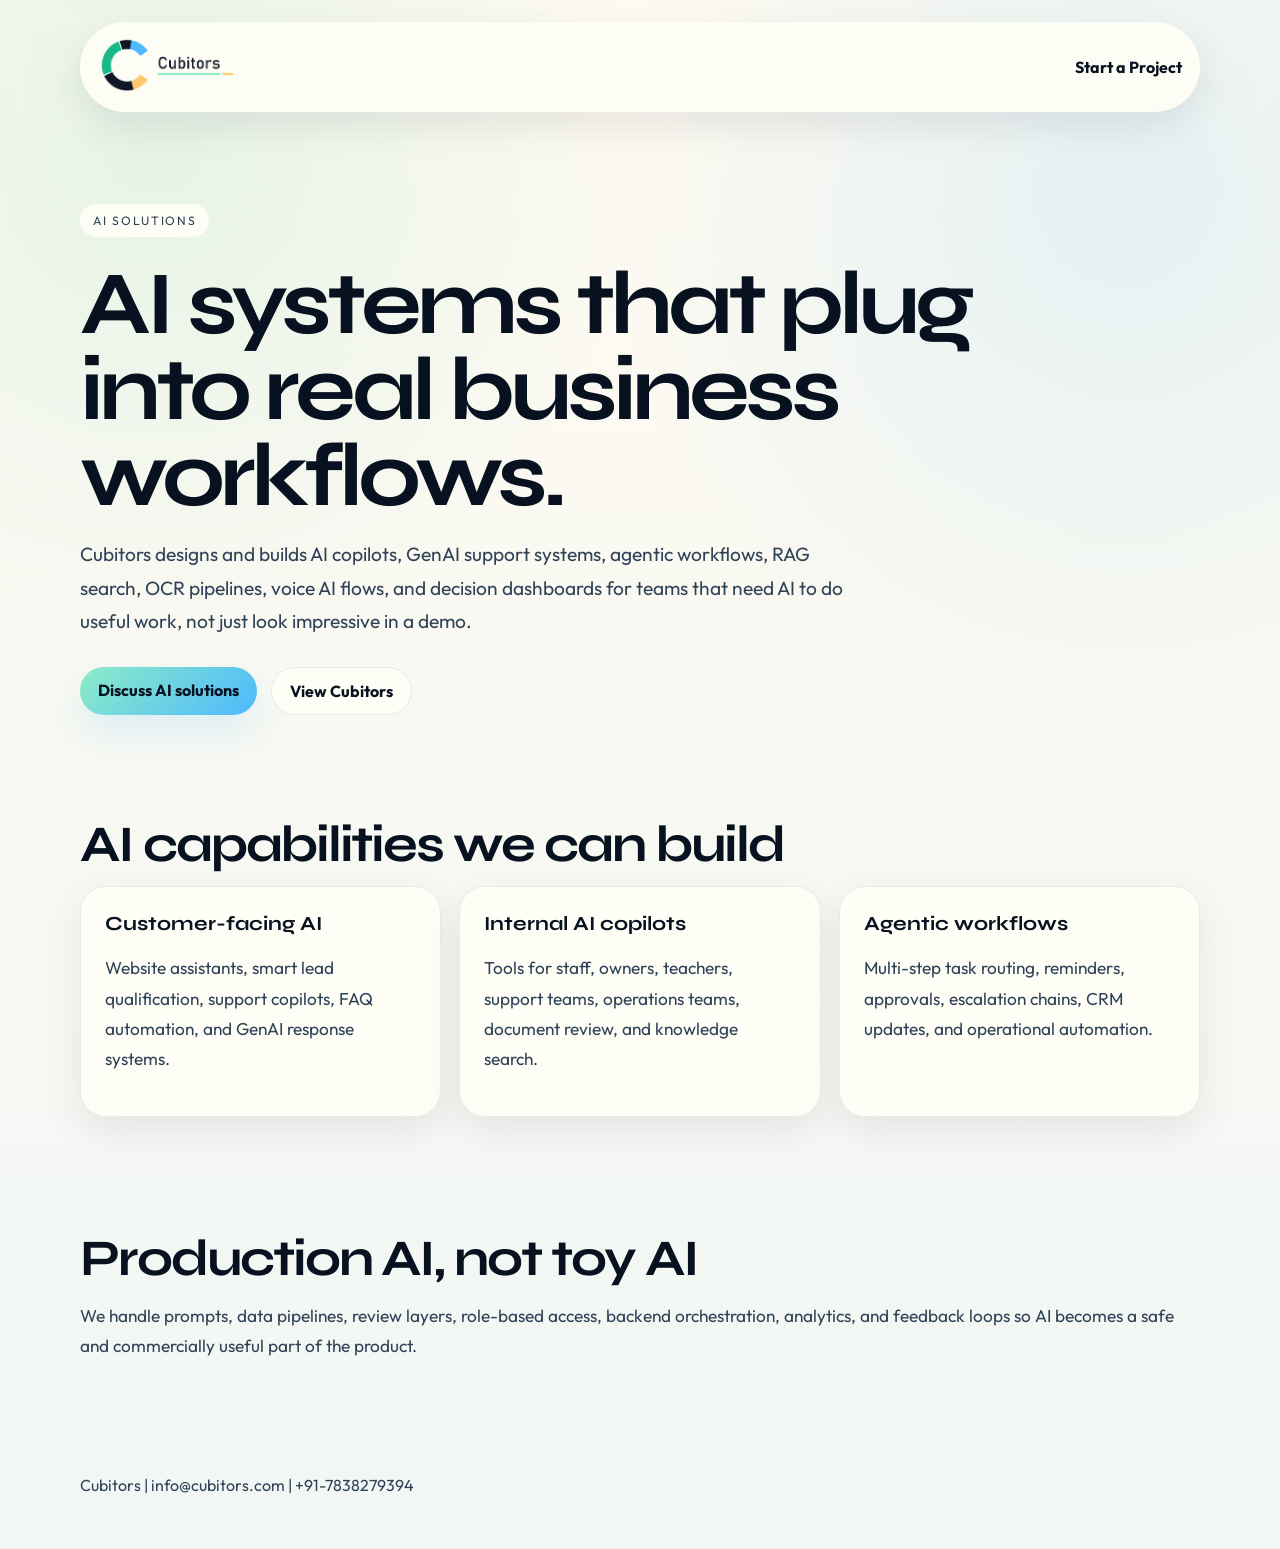
==== ai-solutions/index.html @ 748707e6 "Add SEO service landing pages" ====
<!DOCTYPE html>
<html lang="en">
<head>
  <meta charset="UTF-8">
  <meta name="viewport" content="width=device-width, initial-scale=1.0">
  <title>AI Solutions, Agentic AI & GenAI Support Systems | Cubitors</title>
  <meta name="description" content="Cubitors builds AI solutions for real business workflows: AI copilots, agentic AI, GenAI support systems, OCR pipelines, RAG search, voice flows, and automation dashboards.">
  <meta name="robots" content="index, follow">
  <link rel="canonical" href="https://cubitors.com/ai-solutions/">
  <meta property="og:type" content="website">
  <meta property="og:url" content="https://cubitors.com/ai-solutions/">
  <meta property="og:title" content="AI Solutions, Agentic AI & GenAI Support Systems | Cubitors">
  <meta property="og:description" content="AI copilots, GenAI support, agentic workflows, RAG search, OCR, voice AI, and business automation systems.">
  <meta property="og:image" content="https://cubitors.com/branding/logos/cubitors-logo-04.png">
  <link rel="icon" type="image/svg+xml" href="/favicon.svg">
  <link rel="icon" href="/favicon.ico" sizes="any">
  <link rel="preconnect" href="https://fonts.googleapis.com">
  <link rel="preconnect" href="https://fonts.gstatic.com" crossorigin>
  <link href="https://fonts.googleapis.com/css2?family=Outfit:wght@300;400;500;600;700;800&family=Syne:wght@600;700;800&display=swap" rel="stylesheet">
  <script type="application/ld+json">
    {"@context":"https://schema.org","@type":"Service","name":"AI Solutions and Agentic AI","provider":{"@type":"ProfessionalService","name":"Cubitors","url":"https://cubitors.com/"},"areaServed":["India","Worldwide"],"serviceType":"AI solutions","description":"AI solution development including AI copilots, agentic workflows, GenAI support systems, RAG search, OCR pipelines, voice AI, analytics, and automation dashboards."}
  </script>
  <style>
    :root{--ink:#07111f;--muted:#304257;--mint:#8cecc6;--blue:#4db9ff;--gold:#ffc96f;--card:rgba(255,254,247,.9)}*{box-sizing:border-box}body{margin:0;font-family:"Outfit",sans-serif;color:var(--ink);background:radial-gradient(circle at 12% 8%,rgba(24,184,137,.1),transparent 28%),radial-gradient(circle at 88% 12%,rgba(77,185,255,.14),transparent 30%),linear-gradient(180deg,#fffaf0,#f1f7f5)}.shell{width:min(1120px,calc(100% - 32px));margin:0 auto}header{padding:22px 0;position:sticky;top:0;z-index:10;backdrop-filter:blur(14px)}.nav{display:flex;align-items:center;justify-content:space-between;gap:20px;padding:14px 18px;border-radius:999px;background:rgba(255,254,247,.9);box-shadow:0 14px 38px rgba(7,17,31,.085)}.logo{height:58px}.nav a,.button{color:var(--ink);text-decoration:none;font-weight:700}.hero{padding:70px 0 46px}.eyebrow{display:inline-flex;padding:9px 13px;border-radius:999px;background:var(--card);letter-spacing:.14em;text-transform:uppercase;color:var(--muted);font-size:.76rem}h1{font-family:"Syne",sans-serif;font-size:clamp(2.8rem,7vw,5.8rem);line-height:.96;letter-spacing:-.055em;max-width:980px;margin:24px 0 18px}h2{font-family:"Syne",sans-serif;font-size:clamp(2rem,4vw,3.2rem);line-height:1;letter-spacing:-.04em;margin:0 0 16px}p{color:var(--muted);font-size:1.08rem;line-height:1.75}.lead{max-width:780px;font-size:1.2rem}.actions{display:flex;gap:14px;flex-wrap:wrap;margin-top:28px}.button{display:inline-flex;padding:13px 18px;border-radius:999px}.primary{background:linear-gradient(135deg,var(--mint),var(--blue));box-shadow:0 18px 38px rgba(77,185,255,.16)}.ghost{background:var(--card);border:1px solid rgba(7,17,31,.08)}section{padding:58px 0}.grid{display:grid;grid-template-columns:repeat(3,minmax(0,1fr));gap:18px}.card{padding:24px;border-radius:26px;background:var(--card);border:1px solid rgba(7,17,31,.08);box-shadow:0 14px 38px rgba(7,17,31,.08)}.card strong{display:block;font-family:"Syne",sans-serif;font-size:1.25rem;margin-bottom:10px}footer{padding:38px 0 54px;color:var(--muted)}@media(max-width:760px){.nav{border-radius:26px;flex-direction:column}.grid{grid-template-columns:1fr}}
  </style>
</head>
<body>
  <header><div class="shell nav"><a href="/"><img class="logo" src="/branding/logos/cubitors-logo-04.png" alt="Cubitors"></a><a href="/#contact">Start a Project</a></div></header>
  <main>
    <section class="hero"><div class="shell"><span class="eyebrow">AI solutions</span><h1>AI systems that plug into real business workflows.</h1><p class="lead">Cubitors designs and builds AI copilots, GenAI support systems, agentic workflows, RAG search, OCR pipelines, voice AI flows, and decision dashboards for teams that need AI to do useful work, not just look impressive in a demo.</p><div class="actions"><a class="button primary" href="mailto:info@cubitors.com">Discuss AI solutions</a><a class="button ghost" href="/">View Cubitors</a></div></div></section>
    <section><div class="shell"><h2>AI capabilities we can build</h2><div class="grid"><div class="card"><strong>Customer-facing AI</strong><p>Website assistants, smart lead qualification, support copilots, FAQ automation, and GenAI response systems.</p></div><div class="card"><strong>Internal AI copilots</strong><p>Tools for staff, owners, teachers, support teams, operations teams, document review, and knowledge search.</p></div><div class="card"><strong>Agentic workflows</strong><p>Multi-step task routing, reminders, approvals, escalation chains, CRM updates, and operational automation.</p></div></div></div></section>
    <section><div class="shell"><h2>Production AI, not toy AI</h2><p>We handle prompts, data pipelines, review layers, role-based access, backend orchestration, analytics, and feedback loops so AI becomes a safe and commercially useful part of the product.</p></div></section>
  </main>
  <footer><div class="shell">Cubitors | info@cubitors.com | +91-7838279394</div></footer>
</body>
</html>
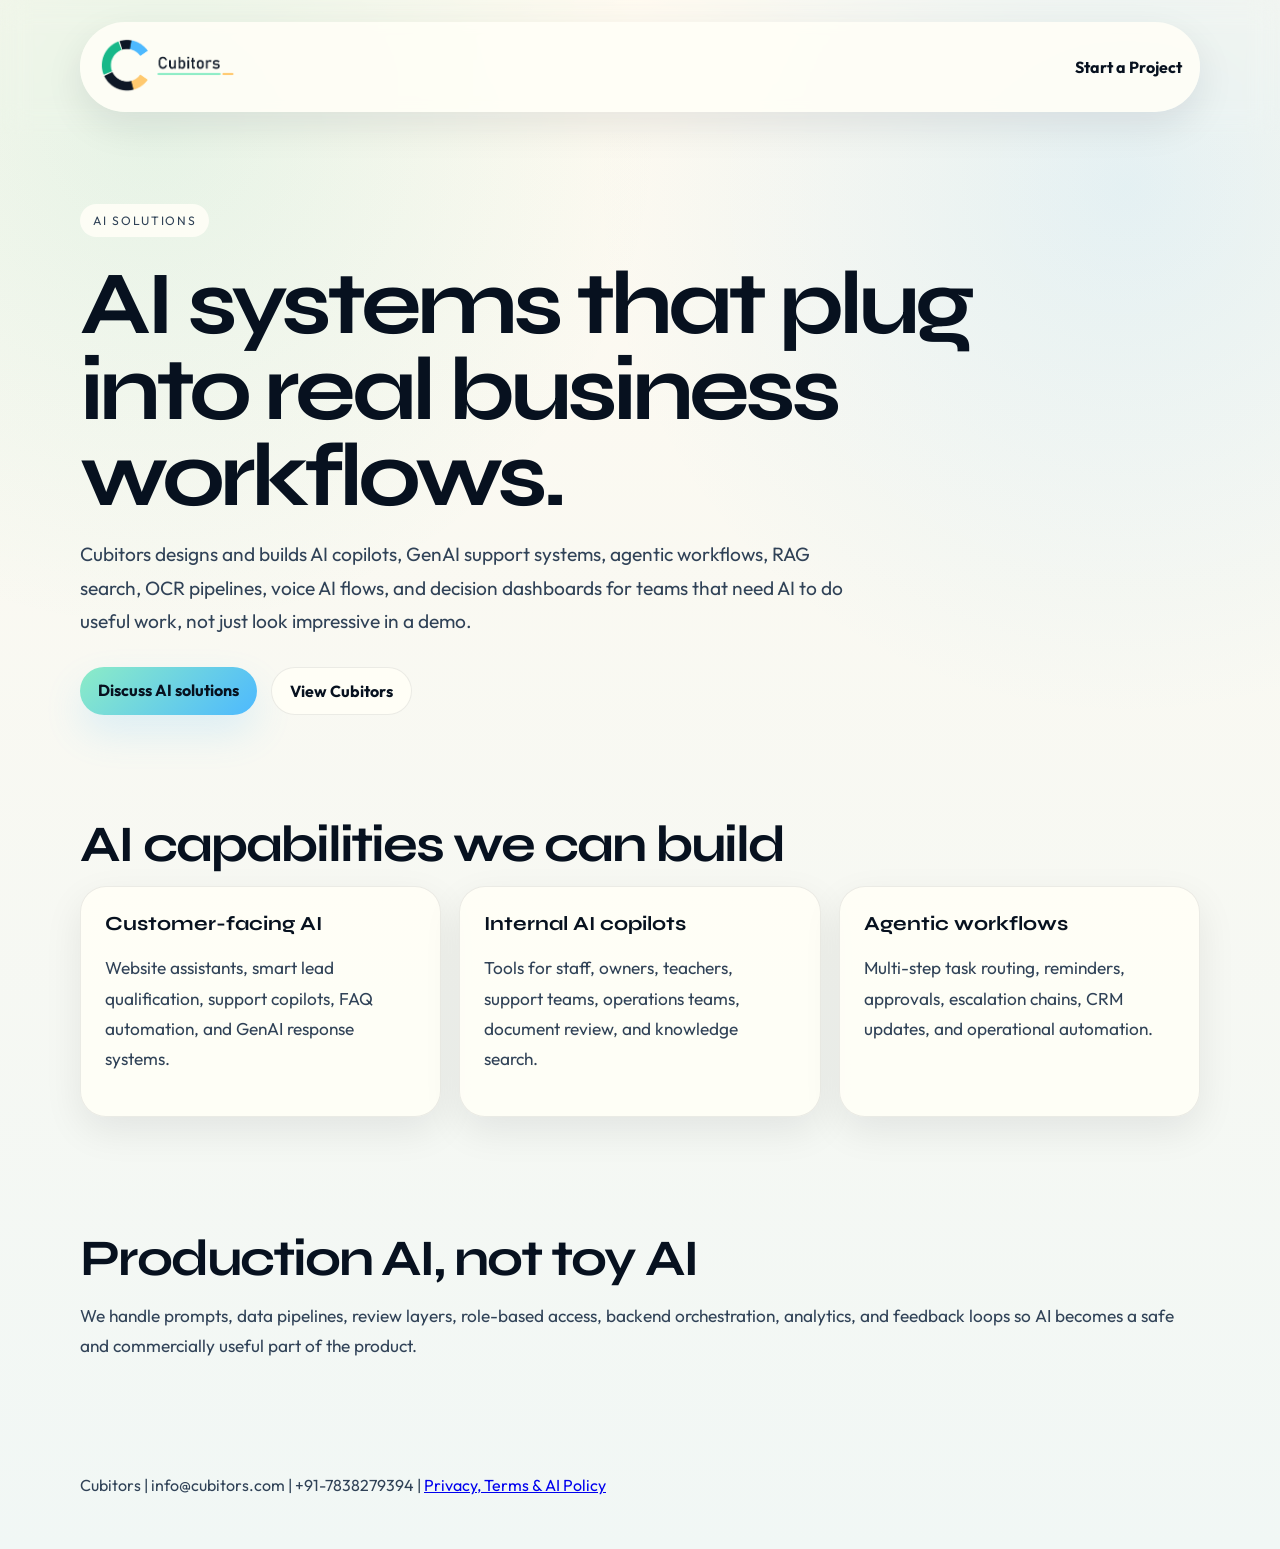
==== commit 867b2cc1: "Add site policies page" ====
--- a/ai-solutions/index.html
+++ b/ai-solutions/index.html
@@ -31,6 +31,6 @@
     <section><div class="shell"><h2>AI capabilities we can build</h2><div class="grid"><div class="card"><strong>Customer-facing AI</strong><p>Website assistants, smart lead qualification, support copilots, FAQ automation, and GenAI response systems.</p></div><div class="card"><strong>Internal AI copilots</strong><p>Tools for staff, owners, teachers, support teams, operations teams, document review, and knowledge search.</p></div><div class="card"><strong>Agentic workflows</strong><p>Multi-step task routing, reminders, approvals, escalation chains, CRM updates, and operational automation.</p></div></div></div></section>
     <section><div class="shell"><h2>Production AI, not toy AI</h2><p>We handle prompts, data pipelines, review layers, role-based access, backend orchestration, analytics, and feedback loops so AI becomes a safe and commercially useful part of the product.</p></div></section>
   </main>
-  <footer><div class="shell">Cubitors | info@cubitors.com | +91-7838279394</div></footer>
+  <footer><div class="shell">Cubitors | info@cubitors.com | +91-7838279394 | <a href="/policies/">Privacy, Terms & AI Policy</a></div></footer>
 </body>
 </html>
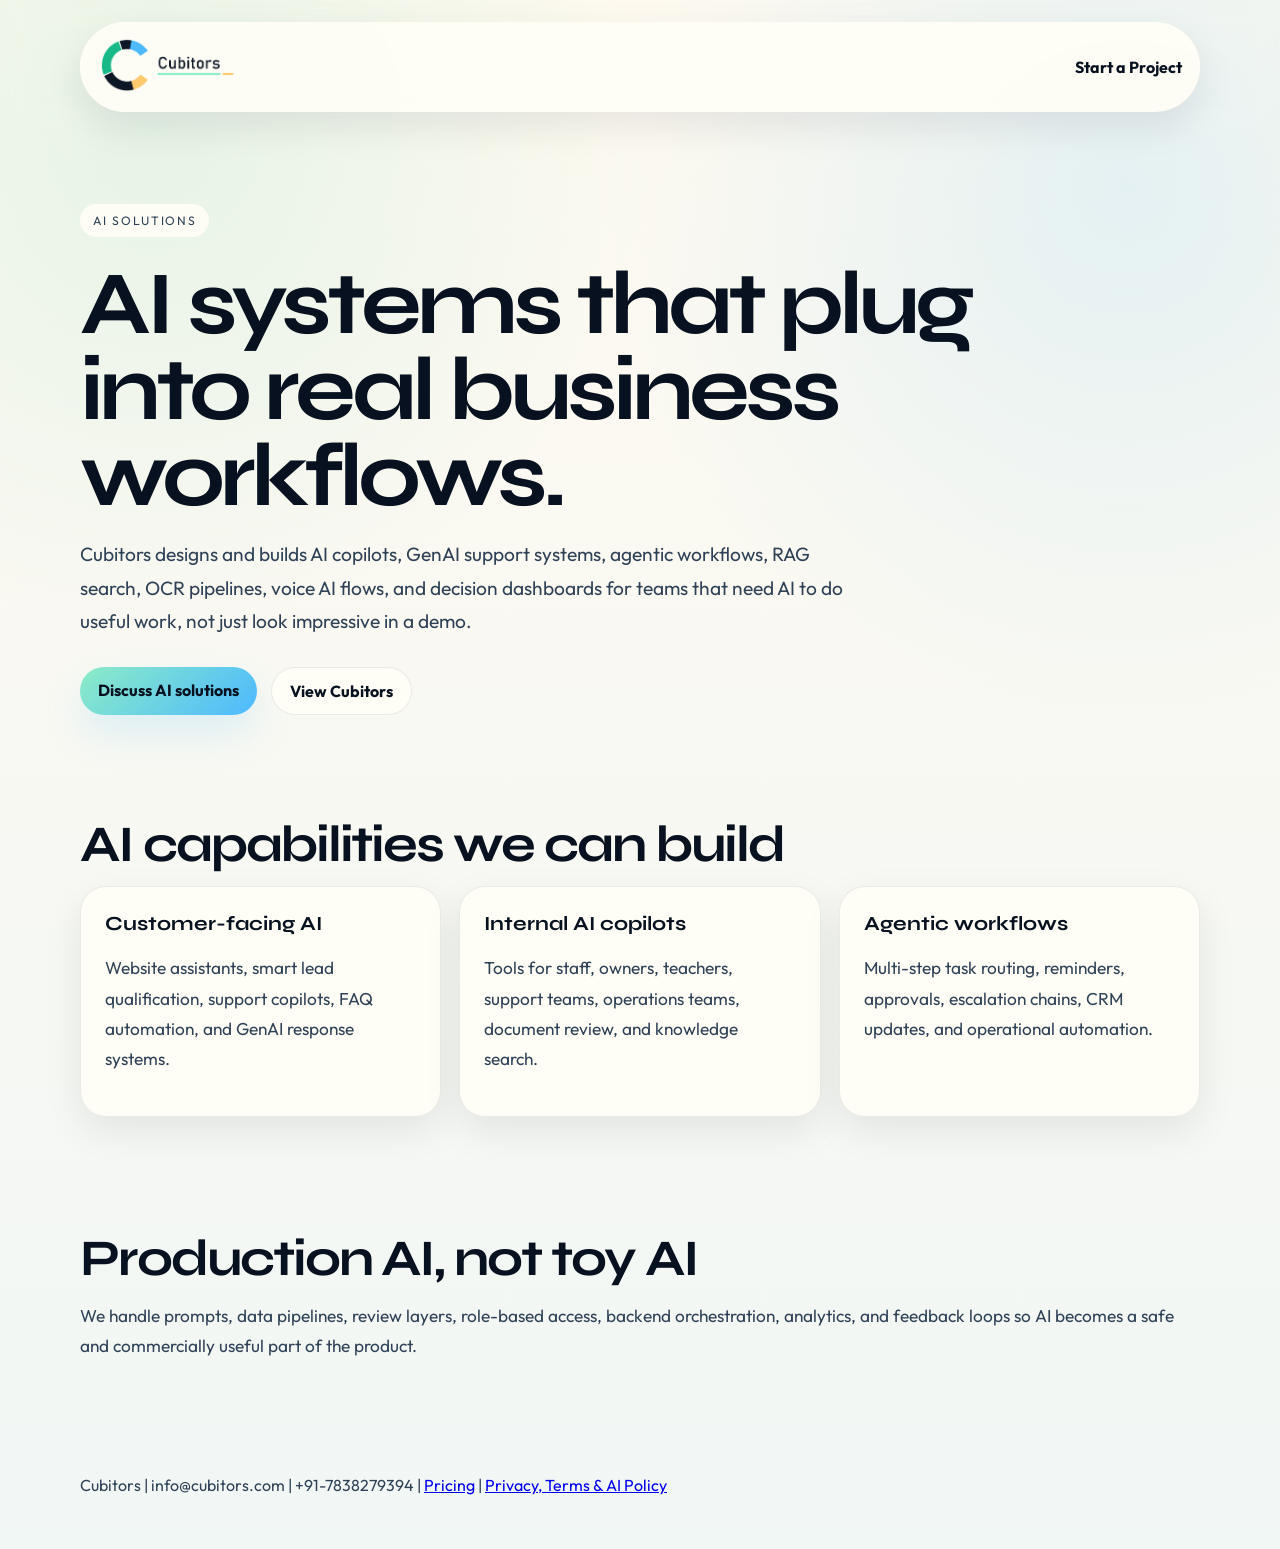
==== commit 8cb1472f: "Add pricing page" ====
--- a/ai-solutions/index.html
+++ b/ai-solutions/index.html
@@ -31,6 +31,6 @@
     <section><div class="shell"><h2>AI capabilities we can build</h2><div class="grid"><div class="card"><strong>Customer-facing AI</strong><p>Website assistants, smart lead qualification, support copilots, FAQ automation, and GenAI response systems.</p></div><div class="card"><strong>Internal AI copilots</strong><p>Tools for staff, owners, teachers, support teams, operations teams, document review, and knowledge search.</p></div><div class="card"><strong>Agentic workflows</strong><p>Multi-step task routing, reminders, approvals, escalation chains, CRM updates, and operational automation.</p></div></div></div></section>
     <section><div class="shell"><h2>Production AI, not toy AI</h2><p>We handle prompts, data pipelines, review layers, role-based access, backend orchestration, analytics, and feedback loops so AI becomes a safe and commercially useful part of the product.</p></div></section>
   </main>
-  <footer><div class="shell">Cubitors | info@cubitors.com | +91-7838279394 | <a href="/policies/">Privacy, Terms & AI Policy</a></div></footer>
+  <footer><div class="shell">Cubitors | info@cubitors.com | +91-7838279394 | <a href="/pricing/">Pricing</a> | <a href="/policies/">Privacy, Terms & AI Policy</a></div></footer>
 </body>
 </html>
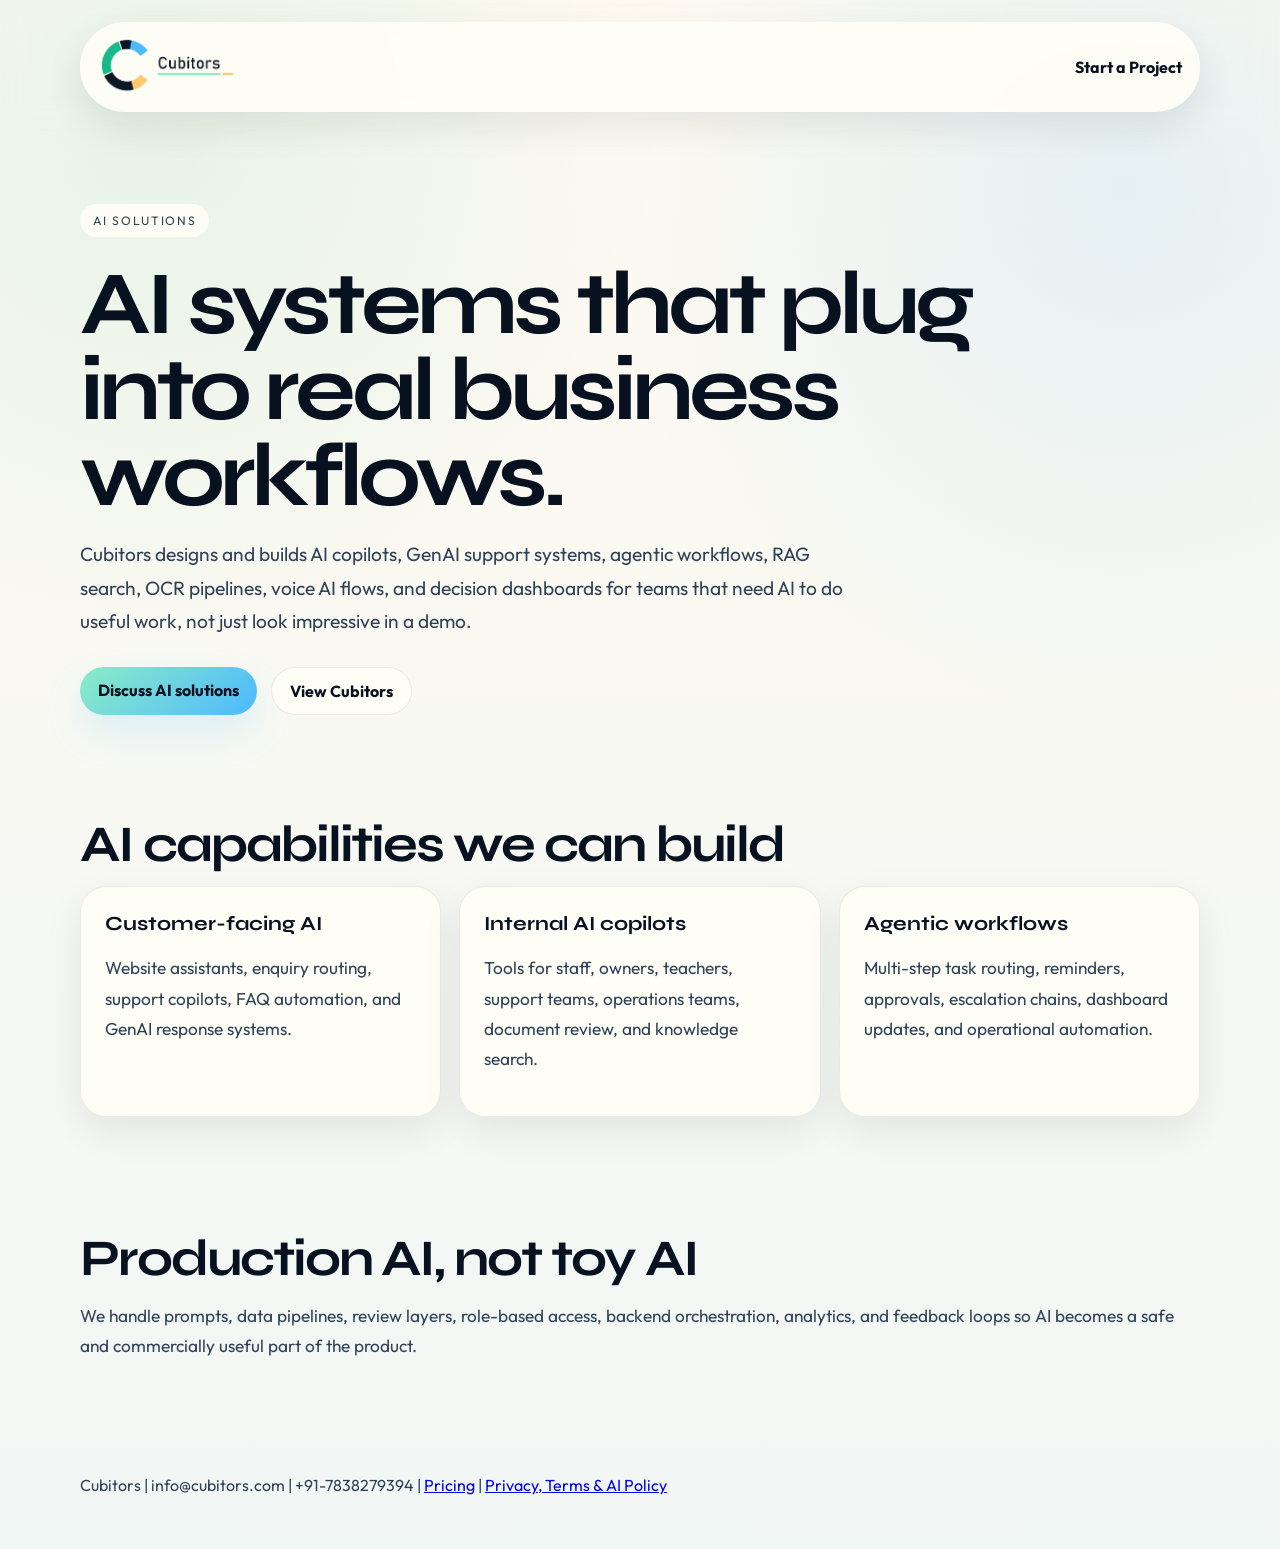
==== commit 6085054c: "Remove CRM references for gateway review" ====
--- a/ai-solutions/index.html
+++ b/ai-solutions/index.html
@@ -28,7 +28,7 @@
   <header><div class="shell nav"><a href="/"><img class="logo" src="/branding/logos/cubitors-logo-04.png" alt="Cubitors"></a><a href="/#contact">Start a Project</a></div></header>
   <main>
     <section class="hero"><div class="shell"><span class="eyebrow">AI solutions</span><h1>AI systems that plug into real business workflows.</h1><p class="lead">Cubitors designs and builds AI copilots, GenAI support systems, agentic workflows, RAG search, OCR pipelines, voice AI flows, and decision dashboards for teams that need AI to do useful work, not just look impressive in a demo.</p><div class="actions"><a class="button primary" href="mailto:info@cubitors.com">Discuss AI solutions</a><a class="button ghost" href="/">View Cubitors</a></div></div></section>
-    <section><div class="shell"><h2>AI capabilities we can build</h2><div class="grid"><div class="card"><strong>Customer-facing AI</strong><p>Website assistants, smart lead qualification, support copilots, FAQ automation, and GenAI response systems.</p></div><div class="card"><strong>Internal AI copilots</strong><p>Tools for staff, owners, teachers, support teams, operations teams, document review, and knowledge search.</p></div><div class="card"><strong>Agentic workflows</strong><p>Multi-step task routing, reminders, approvals, escalation chains, CRM updates, and operational automation.</p></div></div></div></section>
+    <section><div class="shell"><h2>AI capabilities we can build</h2><div class="grid"><div class="card"><strong>Customer-facing AI</strong><p>Website assistants, enquiry routing, support copilots, FAQ automation, and GenAI response systems.</p></div><div class="card"><strong>Internal AI copilots</strong><p>Tools for staff, owners, teachers, support teams, operations teams, document review, and knowledge search.</p></div><div class="card"><strong>Agentic workflows</strong><p>Multi-step task routing, reminders, approvals, escalation chains, dashboard updates, and operational automation.</p></div></div></div></section>
     <section><div class="shell"><h2>Production AI, not toy AI</h2><p>We handle prompts, data pipelines, review layers, role-based access, backend orchestration, analytics, and feedback loops so AI becomes a safe and commercially useful part of the product.</p></div></section>
   </main>
   <footer><div class="shell">Cubitors | info@cubitors.com | +91-7838279394 | <a href="/pricing/">Pricing</a> | <a href="/policies/">Privacy, Terms & AI Policy</a></div></footer>
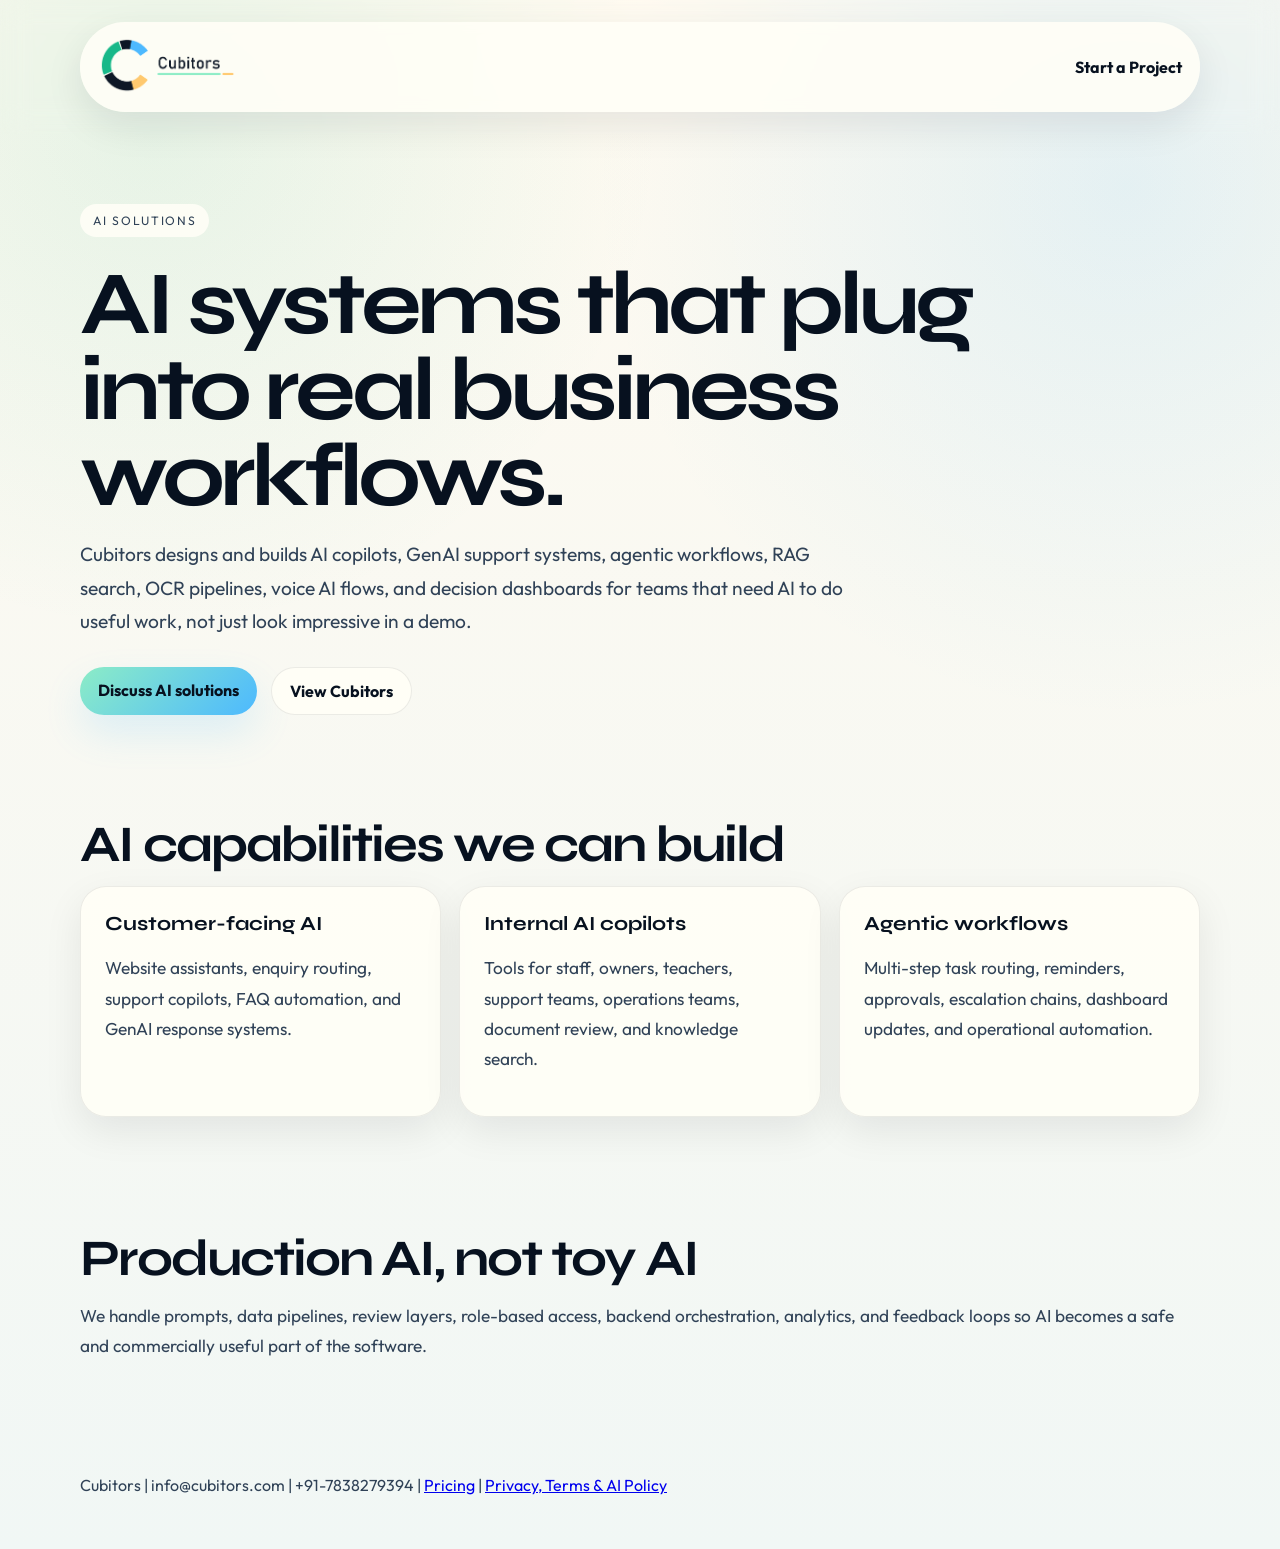
==== commit aec3de19: "Replace product wording with software terms" ====
--- a/ai-solutions/index.html
+++ b/ai-solutions/index.html
@@ -29,7 +29,7 @@
   <main>
     <section class="hero"><div class="shell"><span class="eyebrow">AI solutions</span><h1>AI systems that plug into real business workflows.</h1><p class="lead">Cubitors designs and builds AI copilots, GenAI support systems, agentic workflows, RAG search, OCR pipelines, voice AI flows, and decision dashboards for teams that need AI to do useful work, not just look impressive in a demo.</p><div class="actions"><a class="button primary" href="mailto:info@cubitors.com">Discuss AI solutions</a><a class="button ghost" href="/">View Cubitors</a></div></div></section>
     <section><div class="shell"><h2>AI capabilities we can build</h2><div class="grid"><div class="card"><strong>Customer-facing AI</strong><p>Website assistants, enquiry routing, support copilots, FAQ automation, and GenAI response systems.</p></div><div class="card"><strong>Internal AI copilots</strong><p>Tools for staff, owners, teachers, support teams, operations teams, document review, and knowledge search.</p></div><div class="card"><strong>Agentic workflows</strong><p>Multi-step task routing, reminders, approvals, escalation chains, dashboard updates, and operational automation.</p></div></div></div></section>
-    <section><div class="shell"><h2>Production AI, not toy AI</h2><p>We handle prompts, data pipelines, review layers, role-based access, backend orchestration, analytics, and feedback loops so AI becomes a safe and commercially useful part of the product.</p></div></section>
+    <section><div class="shell"><h2>Production AI, not toy AI</h2><p>We handle prompts, data pipelines, review layers, role-based access, backend orchestration, analytics, and feedback loops so AI becomes a safe and commercially useful part of the software.</p></div></section>
   </main>
   <footer><div class="shell">Cubitors | info@cubitors.com | +91-7838279394 | <a href="/pricing/">Pricing</a> | <a href="/policies/">Privacy, Terms & AI Policy</a></div></footer>
 </body>
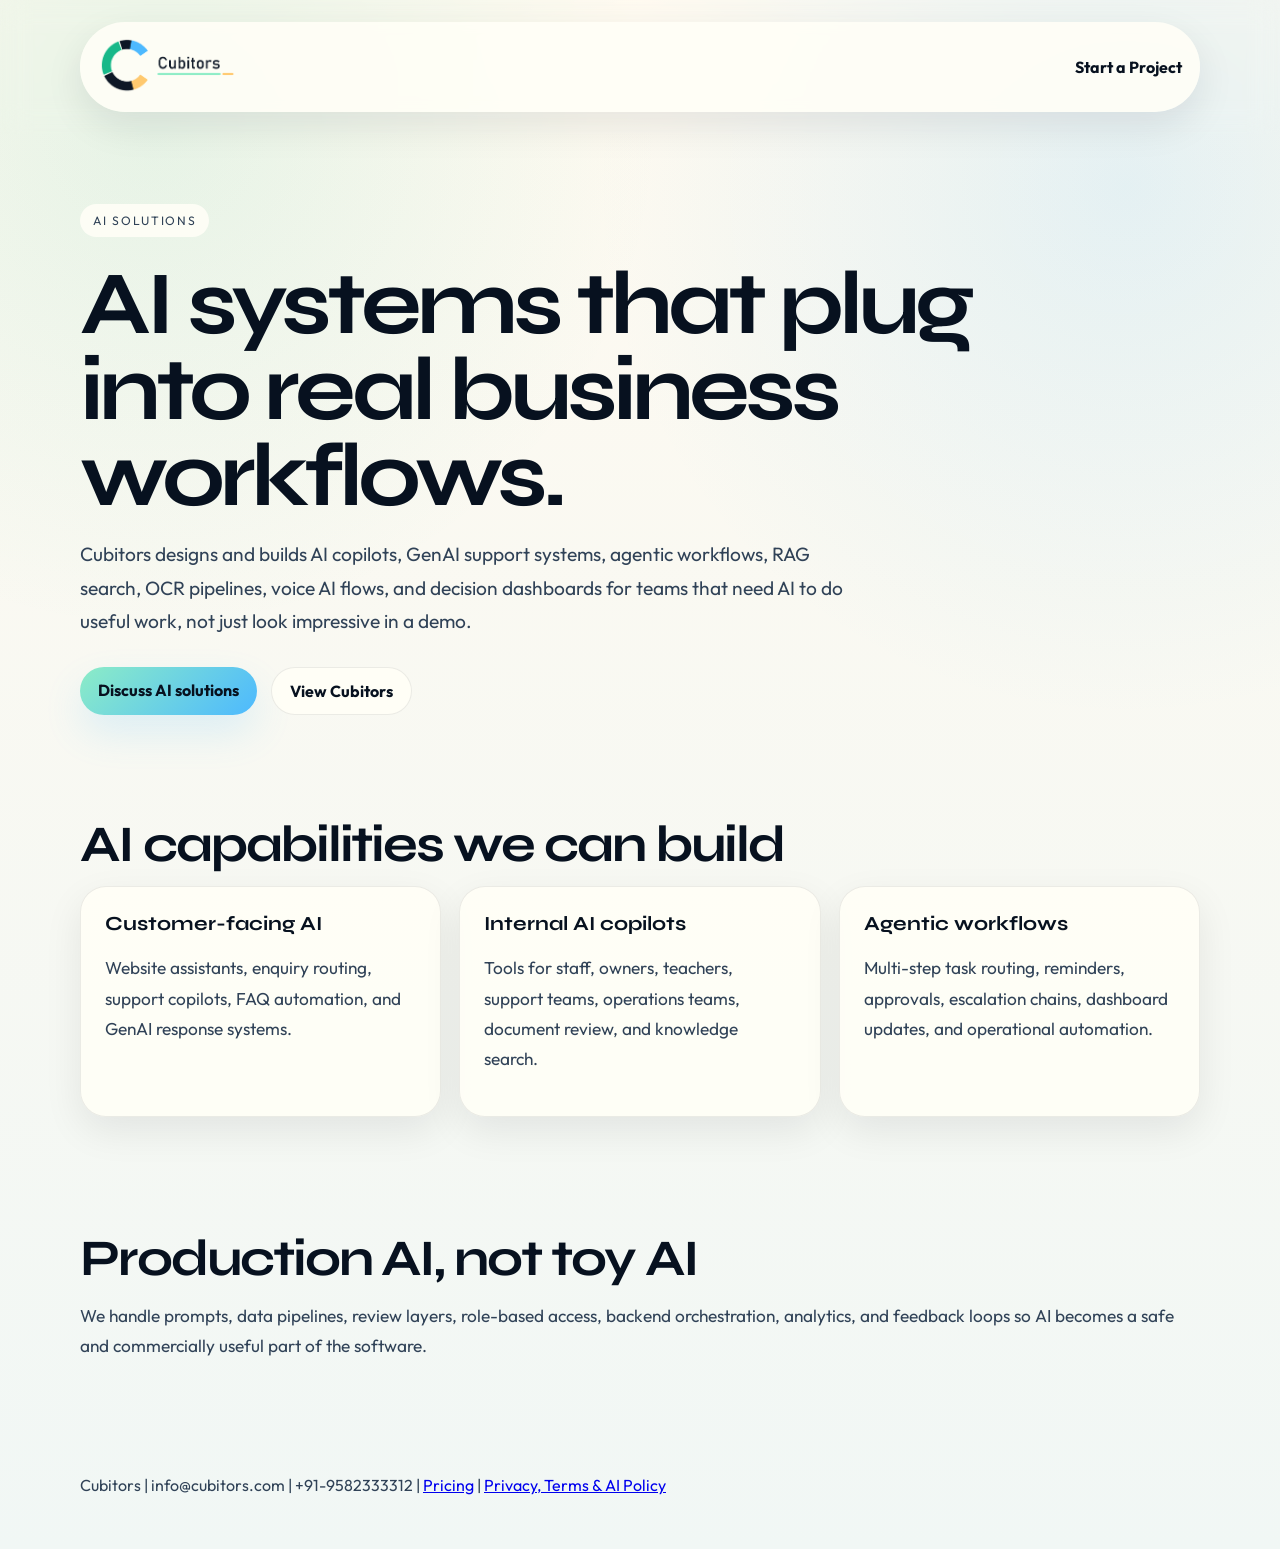
==== commit 8e0684bf: "Update website contact numbers" ====
--- a/ai-solutions/index.html
+++ b/ai-solutions/index.html
@@ -31,6 +31,6 @@
     <section><div class="shell"><h2>AI capabilities we can build</h2><div class="grid"><div class="card"><strong>Customer-facing AI</strong><p>Website assistants, enquiry routing, support copilots, FAQ automation, and GenAI response systems.</p></div><div class="card"><strong>Internal AI copilots</strong><p>Tools for staff, owners, teachers, support teams, operations teams, document review, and knowledge search.</p></div><div class="card"><strong>Agentic workflows</strong><p>Multi-step task routing, reminders, approvals, escalation chains, dashboard updates, and operational automation.</p></div></div></div></section>
     <section><div class="shell"><h2>Production AI, not toy AI</h2><p>We handle prompts, data pipelines, review layers, role-based access, backend orchestration, analytics, and feedback loops so AI becomes a safe and commercially useful part of the software.</p></div></section>
   </main>
-  <footer><div class="shell">Cubitors | info@cubitors.com | +91-7838279394 | <a href="/pricing/">Pricing</a> | <a href="/policies/">Privacy, Terms & AI Policy</a></div></footer>
+  <footer><div class="shell">Cubitors | info@cubitors.com | +91-9582333312 | <a href="/pricing/">Pricing</a> | <a href="/policies/">Privacy, Terms & AI Policy</a></div></footer>
 </body>
 </html>
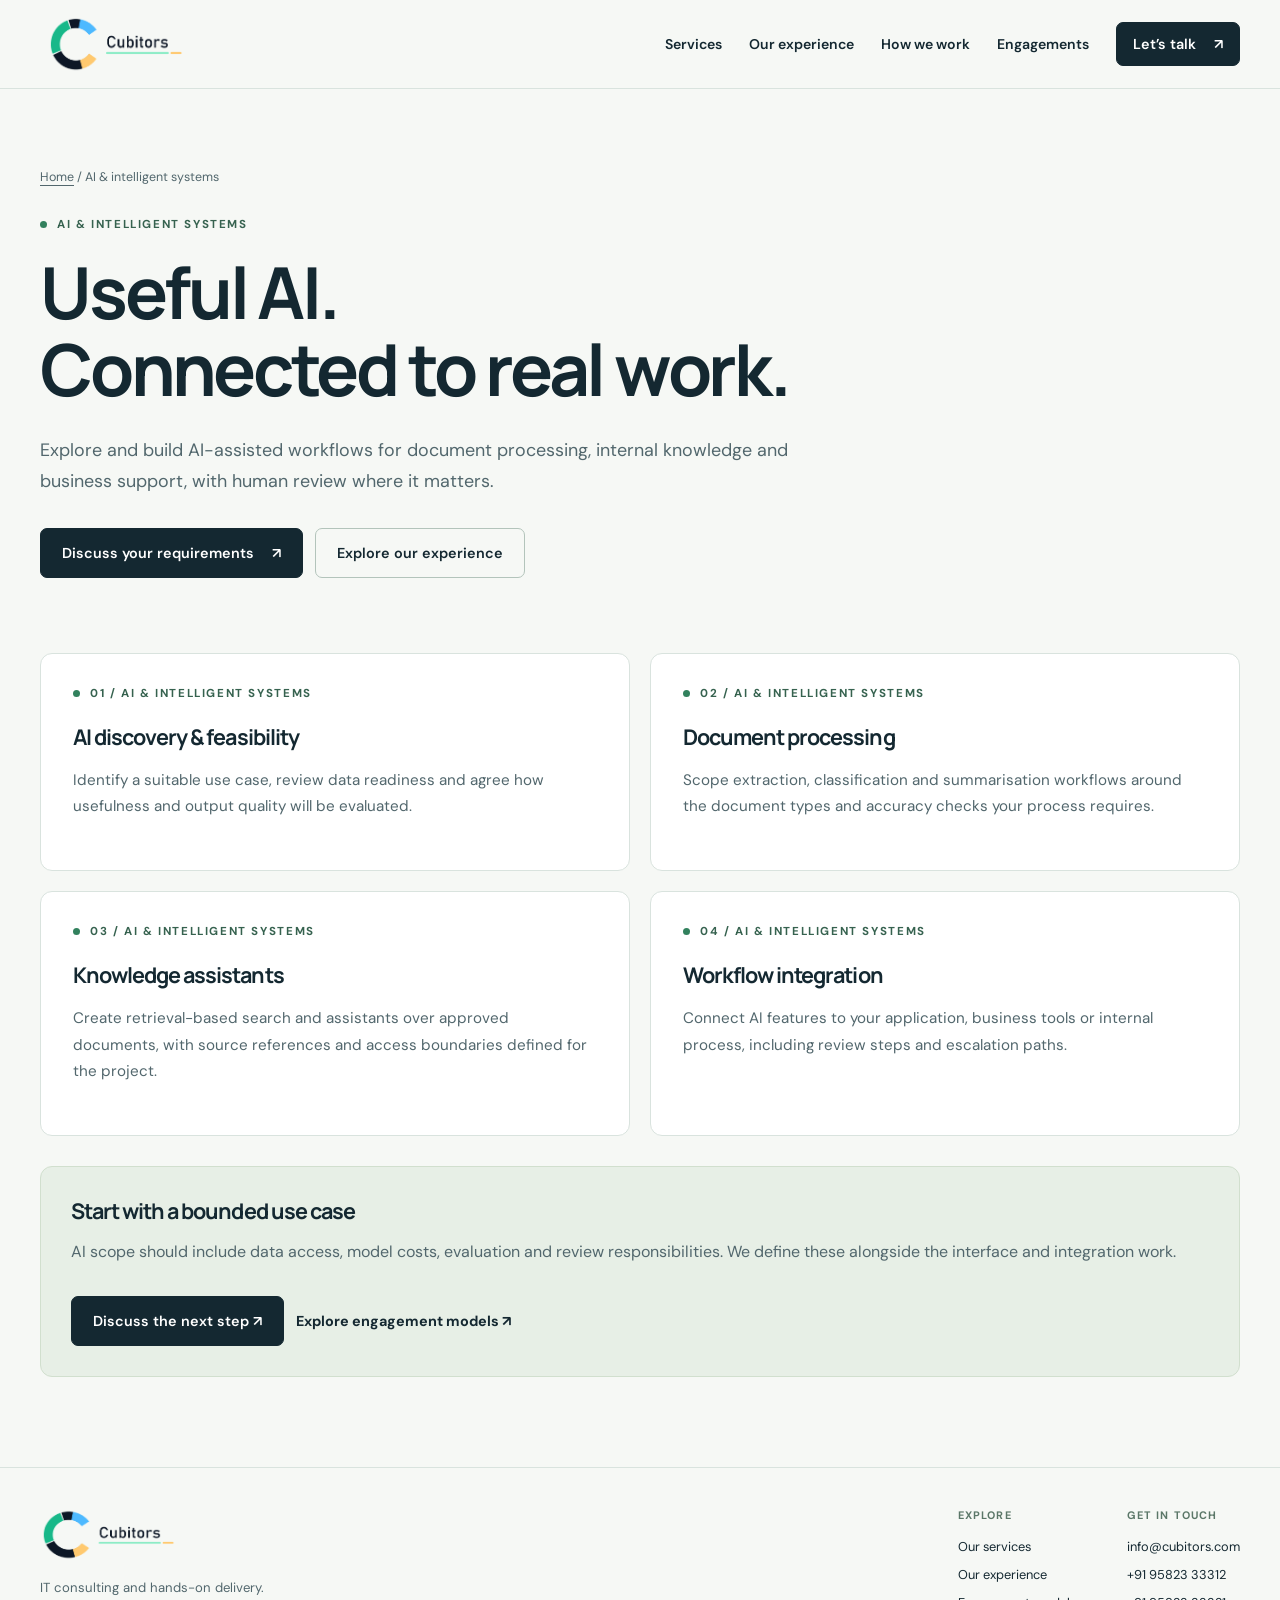
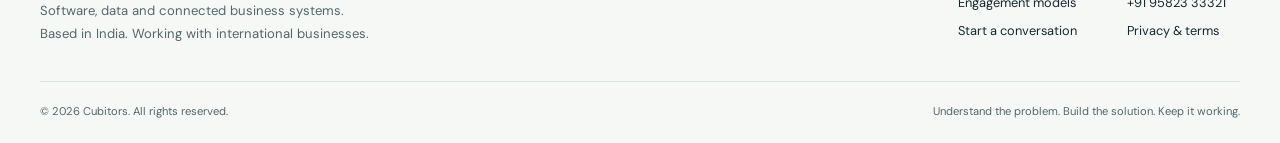
==== commit 231841d6: "Position Cubitors as an international IT consulting and development partner" ====
--- a/ai-solutions/index.html
+++ b/ai-solutions/index.html
@@ -1,36 +1,14 @@
 <!DOCTYPE html>
-<html lang="en">
-<head>
-  <meta charset="UTF-8">
-  <meta name="viewport" content="width=device-width, initial-scale=1.0">
-  <title>AI Solutions, Agentic AI & GenAI Support Systems | Cubitors</title>
-  <meta name="description" content="Cubitors builds AI solutions for real business workflows: AI copilots, agentic AI, GenAI support systems, OCR pipelines, RAG search, voice flows, and automation dashboards.">
-  <meta name="robots" content="index, follow">
-  <link rel="canonical" href="https://cubitors.com/ai-solutions/">
-  <meta property="og:type" content="website">
-  <meta property="og:url" content="https://cubitors.com/ai-solutions/">
-  <meta property="og:title" content="AI Solutions, Agentic AI & GenAI Support Systems | Cubitors">
-  <meta property="og:description" content="AI copilots, GenAI support, agentic workflows, RAG search, OCR, voice AI, and business automation systems.">
-  <meta property="og:image" content="https://cubitors.com/branding/logos/cubitors-logo-04.png">
-  <link rel="icon" type="image/svg+xml" href="/favicon.svg">
-  <link rel="icon" href="/favicon.ico" sizes="any">
-  <link rel="preconnect" href="https://fonts.googleapis.com">
-  <link rel="preconnect" href="https://fonts.gstatic.com" crossorigin>
-  <link href="https://fonts.googleapis.com/css2?family=Outfit:wght@300;400;500;600;700;800&family=Syne:wght@600;700;800&display=swap" rel="stylesheet">
-  <script type="application/ld+json">
-    {"@context":"https://schema.org","@type":"Service","name":"AI Solutions and Agentic AI","provider":{"@type":"ProfessionalService","name":"Cubitors","url":"https://cubitors.com/"},"areaServed":["India","Worldwide"],"serviceType":"AI solutions","description":"AI solution development including AI copilots, agentic workflows, GenAI support systems, RAG search, OCR pipelines, voice AI, analytics, and automation dashboards."}
-  </script>
-  <style>
-    :root{--ink:#07111f;--muted:#304257;--mint:#8cecc6;--blue:#4db9ff;--gold:#ffc96f;--card:rgba(255,254,247,.9)}*{box-sizing:border-box}body{margin:0;font-family:"Outfit",sans-serif;color:var(--ink);background:radial-gradient(circle at 12% 8%,rgba(24,184,137,.1),transparent 28%),radial-gradient(circle at 88% 12%,rgba(77,185,255,.14),transparent 30%),linear-gradient(180deg,#fffaf0,#f1f7f5)}.shell{width:min(1120px,calc(100% - 32px));margin:0 auto}header{padding:22px 0;position:sticky;top:0;z-index:10;backdrop-filter:blur(14px)}.nav{display:flex;align-items:center;justify-content:space-between;gap:20px;padding:14px 18px;border-radius:999px;background:rgba(255,254,247,.9);box-shadow:0 14px 38px rgba(7,17,31,.085)}.logo{height:58px}.nav a,.button{color:var(--ink);text-decoration:none;font-weight:700}.hero{padding:70px 0 46px}.eyebrow{display:inline-flex;padding:9px 13px;border-radius:999px;background:var(--card);letter-spacing:.14em;text-transform:uppercase;color:var(--muted);font-size:.76rem}h1{font-family:"Syne",sans-serif;font-size:clamp(2.8rem,7vw,5.8rem);line-height:.96;letter-spacing:-.055em;max-width:980px;margin:24px 0 18px}h2{font-family:"Syne",sans-serif;font-size:clamp(2rem,4vw,3.2rem);line-height:1;letter-spacing:-.04em;margin:0 0 16px}p{color:var(--muted);font-size:1.08rem;line-height:1.75}.lead{max-width:780px;font-size:1.2rem}.actions{display:flex;gap:14px;flex-wrap:wrap;margin-top:28px}.button{display:inline-flex;padding:13px 18px;border-radius:999px}.primary{background:linear-gradient(135deg,var(--mint),var(--blue));box-shadow:0 18px 38px rgba(77,185,255,.16)}.ghost{background:var(--card);border:1px solid rgba(7,17,31,.08)}section{padding:58px 0}.grid{display:grid;grid-template-columns:repeat(3,minmax(0,1fr));gap:18px}.card{padding:24px;border-radius:26px;background:var(--card);border:1px solid rgba(7,17,31,.08);box-shadow:0 14px 38px rgba(7,17,31,.08)}.card strong{display:block;font-family:"Syne",sans-serif;font-size:1.25rem;margin-bottom:10px}footer{padding:38px 0 54px;color:var(--muted)}@media(max-width:760px){.nav{border-radius:26px;flex-direction:column}.grid{grid-template-columns:1fr}}
-  </style>
-</head>
-<body>
-  <header><div class="shell nav"><a href="/"><img class="logo" src="/branding/logos/cubitors-logo-04.png" alt="Cubitors"></a><a href="/#contact">Start a Project</a></div></header>
-  <main>
-    <section class="hero"><div class="shell"><span class="eyebrow">AI solutions</span><h1>AI systems that plug into real business workflows.</h1><p class="lead">Cubitors designs and builds AI copilots, GenAI support systems, agentic workflows, RAG search, OCR pipelines, voice AI flows, and decision dashboards for teams that need AI to do useful work, not just look impressive in a demo.</p><div class="actions"><a class="button primary" href="mailto:info@cubitors.com">Discuss AI solutions</a><a class="button ghost" href="/">View Cubitors</a></div></div></section>
-    <section><div class="shell"><h2>AI capabilities we can build</h2><div class="grid"><div class="card"><strong>Customer-facing AI</strong><p>Website assistants, enquiry routing, support copilots, FAQ automation, and GenAI response systems.</p></div><div class="card"><strong>Internal AI copilots</strong><p>Tools for staff, owners, teachers, support teams, operations teams, document review, and knowledge search.</p></div><div class="card"><strong>Agentic workflows</strong><p>Multi-step task routing, reminders, approvals, escalation chains, dashboard updates, and operational automation.</p></div></div></div></section>
-    <section><div class="shell"><h2>Production AI, not toy AI</h2><p>We handle prompts, data pipelines, review layers, role-based access, backend orchestration, analytics, and feedback loops so AI becomes a safe and commercially useful part of the software.</p></div></section>
-  </main>
-  <footer><div class="shell">Cubitors | info@cubitors.com | +91-9582333312 | <a href="/pricing/">Pricing</a> | <a href="/policies/">Privacy, Terms & AI Policy</a></div></footer>
-</body>
-</html>
+<html lang="en"><head><meta charset="UTF-8"><meta name="viewport" content="width=device-width, initial-scale=1">
+<title>AI &amp; intelligent systems | Cubitors</title><meta name="description" content="Explore and build AI-assisted workflows for document processing, internal knowledge and business support, with human review where it matters."><meta name="robots" content="index, follow"><meta name="theme-color" content="#142831">
+<link rel="canonical" href="https://cubitors.com/ai-solutions/"><meta property="og:type" content="website"><meta property="og:url" content="https://cubitors.com/ai-solutions/"><meta property="og:site_name" content="Cubitors"><meta property="og:title" content="AI &amp; intelligent systems | Cubitors"><meta property="og:description" content="Explore and build AI-assisted workflows for document processing, internal knowledge and business support, with human review where it matters."><meta property="og:image" content="https://cubitors.com/branding/logos/cubitors-logo-04.png"><meta name="twitter:card" content="summary"><meta name="twitter:title" content="AI &amp; intelligent systems | Cubitors"><meta name="twitter:description" content="Explore and build AI-assisted workflows for document processing, internal knowledge and business support, with human review where it matters."><meta name="twitter:image" content="https://cubitors.com/branding/logos/cubitors-logo-04.png">
+<link rel="icon" type="image/svg+xml" href="/favicon.svg"><link rel="icon" href="/favicon.ico" sizes="any"><link rel="apple-touch-icon" href="/apple-touch-icon.png"><link rel="preconnect" href="https://fonts.googleapis.com"><link rel="preconnect" href="https://fonts.gstatic.com" crossorigin><link rel="stylesheet" href="/assets/site.css">
+<script type="application/ld+json">{"@context": "https://schema.org", "@type": "Service", "name": "AI & intelligent systems", "description": "Explore and build AI-assisted workflows for document processing, internal knowledge and business support, with human review where it matters.", "url": "https://cubitors.com/ai-solutions/", "provider": {"@type": "ProfessionalService", "name": "Cubitors", "url": "https://cubitors.com/"}, "areaServed": "Worldwide"}</script><script src="/assets/site.js" defer></script></head>
+<body><a class="skip-link" href="#main">Skip to content</a><header class="site-header"><div class="shell header-inner">
+<a class="brand" href="/" aria-label="Cubitors home"><img src="/branding/logos/cubitors-logo-04.png" alt="Cubitors" width="155" height="58"></a>
+<button class="menu-toggle" type="button" aria-expanded="false" aria-controls="site-nav">Menu</button>
+<nav class="nav" id="site-nav" aria-label="Main navigation"><a href="/#services">Services</a><a href="/work/">Our experience</a><a href="/#approach">How we work</a><a href="/pricing/">Engagements</a><a class="button small" href="/#contact">Let’s talk <span aria-hidden="true">↗</span></a></nav>
+</div></header><main id="main"><section class="page-hero"><div class="shell"><div class="breadcrumbs"><a href="/">Home</a> / AI & intelligent systems</div><span class="eyebrow">AI & intelligent systems</span><h1>Useful AI.<br>Connected to real work.</h1><p class="lead">Explore and build AI-assisted workflows for document processing, internal knowledge and business support, with human review where it matters.</p><div class="actions"><a class="button" href="/#contact">Discuss your requirements <span aria-hidden="true">↗</span></a><a class="button outline" href="/work/">Explore our experience</a></div></div></section><section class="page-body"><div class="shell"><div class="two-grid"><article class="content-card"><span class="eyebrow">01 / AI & intelligent systems</span><h3>AI discovery & feasibility</h3><p>Identify a suitable use case, review data readiness and agree how usefulness and output quality will be evaluated.</p></article><article class="content-card"><span class="eyebrow">02 / AI & intelligent systems</span><h3>Document processing</h3><p>Scope extraction, classification and summarisation workflows around the document types and accuracy checks your process requires.</p></article><article class="content-card"><span class="eyebrow">03 / AI & intelligent systems</span><h3>Knowledge assistants</h3><p>Create retrieval-based search and assistants over approved documents, with source references and access boundaries defined for the project.</p></article><article class="content-card"><span class="eyebrow">04 / AI & intelligent systems</span><h3>Workflow integration</h3><p>Connect AI features to your application, business tools or internal process, including review steps and escalation paths.</p></article></div><div class="callout"><h3>Start with a bounded use case</h3><p>AI scope should include data access, model costs, evaluation and review responsibilities. We define these alongside the interface and integration work.</p><div class="actions"><a class="button" href="/#contact">Discuss the next step ↗</a><a class="text-link" href="/pricing/">Explore engagement models ↗</a></div></div></div></section></main><footer class="site-footer"><div class="shell"><div class="footer-top">
+<div class="footer-brand"><a href="/" aria-label="Cubitors home"><img src="/branding/logos/cubitors-logo-04.png" alt="Cubitors" width="140" height="53" loading="lazy"></a><p>IT consulting and hands-on delivery.<br>Software, data and connected business systems.<br>Based in India. Working with international businesses.</p></div>
+<div class="footer-links"><div><strong>Explore</strong><a href="/#services">Our services</a><a href="/work/">Our experience</a><a href="/pricing/">Engagement models</a><a href="/#contact">Start a conversation</a></div><div><strong>Get in touch</strong><a href="mailto:info@cubitors.com">info@cubitors.com</a><a href="tel:+919582333312">+91 95823 33312</a><a href="tel:+919582333321">+91 95823 33321</a><a href="/policies/">Privacy &amp; terms</a></div></div>
+</div><div class="footer-bottom"><span>© <span data-year>2026</span> Cubitors. All rights reserved.</span><span>Understand the problem. Build the solution. Keep it working.</span></div></div></footer></body></html>
--- a/assets/site.css
+++ b/assets/site.css
@@ -0,0 +1,19 @@
+@import url('https://fonts.googleapis.com/css2?family=DM+Sans:wght@400;500;600;700&family=Manrope:wght@400;500;600;700;800&display=swap');
+
+:root{--ink:#142831;--muted:#52676d;--paper:#f6f8f5;--white:#fff;--line:#d9e3de;--green:#b5eccb;--deep:#123c33;--radius:20px;--max:1200px}
+*{box-sizing:border-box}html{scroll-behavior:smooth;scroll-padding-top:110px}body{margin:0;background:var(--paper);color:var(--ink);font-family:'DM Sans',sans-serif;-webkit-font-smoothing:antialiased}a{color:inherit}button,input,select,textarea{font:inherit}button,a,input,textarea,select{-webkit-tap-highlight-color:transparent}a{text-decoration:none}button{cursor:pointer}img{display:block;max-width:100%}p{color:var(--muted);line-height:1.75;margin:0 0 18px}h1,h2,h3,h4{font-family:Manrope,sans-serif;letter-spacing:-.045em;margin:0;font-weight:700}h1{font-size:clamp(2.9rem,5.6vw,5rem);line-height:1.08}h2{font-size:clamp(2rem,3.7vw,3.3rem);line-height:1.15}h3{font-size:1.35rem;line-height:1.3}ul{padding-left:20px;line-height:1.8;color:var(--muted)}.shell{width:min(var(--max),calc(100% - 64px));margin:auto}.skip-link{position:absolute;left:20px;top:-70px;background:var(--ink);color:#fff;padding:14px;z-index:100}.skip-link:focus{top:12px}:focus-visible{outline:3px solid #167b59;outline-offset:5px}
+.site-header{position:sticky;top:0;z-index:30;background:rgba(246,248,245,.96);border-bottom:1px solid var(--line);backdrop-filter:blur(16px)}.header-inner{min-height:88px;display:flex;align-items:center;justify-content:space-between;gap:24px}.brand img{width:155px;height:58px;object-fit:contain}.nav{display:flex;align-items:center;gap:27px;font-size:.88rem;font-weight:600}.nav>a:not(.button){padding:12px 0}.nav>a:not(.button):hover{color:#207552}.button{display:inline-flex;align-items:center;justify-content:center;gap:18px;border-radius:7px;padding:14px 21px;font-weight:600;font-size:.9rem;border:1px solid var(--ink);background:var(--ink);color:white;line-height:1.4;transition:background .2s,transform .2s}.button:hover{background:#285344;transform:translateY(-2px)}.button.light{background:var(--green);border-color:var(--green);color:var(--ink)}.button.outline{background:transparent;color:var(--ink);border-color:#b3c4bb}.button.outline:hover{background:#e7efe9}.button.small{padding:11px 16px}.menu-toggle{display:none;border:1px solid var(--line);background:transparent;border-radius:6px;padding:9px 13px}.eyebrow{font-size:.72rem;text-transform:uppercase;letter-spacing:.14em;font-weight:700;color:#36624f;display:flex;align-items:center;gap:10px;margin-bottom:22px}.eyebrow::before{content:'';width:7px;height:7px;background:#32815d;border-radius:50%;flex:none}.section{padding:100px 0}.section-head{display:flex;justify-content:space-between;gap:55px;align-items:flex-end;margin-bottom:40px}.section-head h2{max-width:650px}.section-head>p{max-width:350px;font-size:.95rem;margin:0}.actions{display:flex;gap:12px;flex-wrap:wrap;margin-top:30px}.text-link{font-size:.9rem;font-weight:700;display:inline-flex;gap:18px;align-items:center}.text-link:hover{text-decoration:underline;text-underline-offset:5px}
+.hero{padding:80px 0 55px}.hero-grid{display:grid;grid-template-columns:1.1fr 1fr;gap:65px;align-items:center}.hero h1 span{color:#478366}.hero .lead{font-size:1.08rem;max-width:560px;margin:25px 0 0}.hero-meta{display:flex;flex-wrap:wrap;gap:10px 22px;font-size:.76rem;color:var(--muted);margin-top:26px}.hero-meta span{display:flex;align-items:center;gap:7px}.hero-meta span::before{content:'↗';color:#277251}.system{background:var(--deep);color:#fff;border-radius:var(--radius);padding:30px;position:relative;overflow:hidden;box-shadow:0 22px 70px #143c3318}.system::before{content:'';position:absolute;inset:0;background-image:linear-gradient(#ffffff05 1px,transparent 1px),linear-gradient(90deg,#ffffff05 1px,transparent 1px);background-size:25px 25px;pointer-events:none}.system>*{position:relative}.system-top{display:flex;justify-content:space-between;align-items:center;color:#bad2c8;font-size:.68rem;letter-spacing:.1em;text-transform:uppercase;border-bottom:1px solid #ffffff20;padding-bottom:21px}.system-top span:last-child{border:1px solid #ffffff30;padding:6px 9px;border-radius:4px;font-size:.6rem}.system-title{font-size:1.6rem;letter-spacing:-.04em;margin-top:25px;line-height:1.3}.system-title span{color:var(--green)}.flow-source{display:grid;grid-template-columns:repeat(3,1fr);gap:9px;margin-top:28px}.flow-source div{border:1px solid #ffffff30;background:#ffffff06;border-radius:8px;padding:16px 6px;text-align:center;font-size:.74rem}.flow-source b{display:block;font-size:1.1rem;font-weight:400;color:var(--green);margin-bottom:8px}.flow-lines{height:28px;width:68%;margin:auto;border-left:1px solid #8ec5aa;border-right:1px solid #8ec5aa;border-bottom:1px solid #8ec5aa}.flow-stem{height:20px;width:1px;background:#8ec5aa;margin:auto}.flow-core{border:1px solid #b5eccb;background:var(--green);color:var(--deep);padding:19px;border-radius:8px;text-align:center}.flow-core strong{font-family:Manrope,sans-serif;font-size:1.1rem;display:block;letter-spacing:-.03em}.flow-core span{display:block;font-size:.72rem;margin-top:6px}.flow-output{display:flex;justify-content:space-around;border:1px solid #ffffff25;border-radius:8px;padding:15px 8px;font-size:.71rem;color:#d3e5db;gap:8px}.system-caption{font-size:.66rem!important;color:#acc8bb!important;text-align:center;margin:20px 0 0!important}.capability-strip{display:grid;grid-template-columns:repeat(4,1fr);border-top:1px solid var(--line);border-bottom:1px solid var(--line);padding:24px 0;margin-top:65px;gap:18px}.capability-strip strong{font-size:.86rem;display:block;margin-bottom:5px}.capability-strip span{font-size:.75rem;color:var(--muted)}.capability-strip>div{border-right:1px solid var(--line);padding-left:18px}.capability-strip>div:first-child{padding-left:0}.capability-strip>div:last-child{border:0}
+.services{padding-top:60px}.service-grid{display:grid;grid-template-columns:repeat(3,1fr);gap:16px}.service-card{display:flex;flex-direction:column;padding:29px;background:#fff;border:1px solid var(--line);border-radius:12px;transition:border-color .2s,transform .2s}.service-card:hover{border-color:#71a48c;transform:translateY(-3px)}.service-card .number{color:#4e7a66;font-size:.73rem;letter-spacing:.08em;margin-bottom:30px}.service-card h3{margin-bottom:14px}.service-card p{font-size:.92rem}.service-card .text-link{margin-top:auto;padding-top:16px;font-size:.8rem}.tags{display:flex;gap:7px;flex-wrap:wrap;margin:8px 0 20px}.tags span{font-size:.65rem;line-height:1.5;color:#53675c;background:#eff4ef;padding:5px 8px;border-radius:4px}
+.work-section{background:#eaf0e9;border-top:1px solid var(--line);border-bottom:1px solid var(--line)}.experience-note{max-width:730px;font-size:.88rem;margin:18px 0 0}.work-grid{display:grid;grid-template-columns:1fr 1fr;gap:22px}.work-card{border:1px solid #d1dfd4;border-radius:13px;overflow:hidden;background:var(--paper)}.work-visual{height:185px;background:#dbe9df;padding:24px 30px;display:flex;align-items:center;justify-content:center;border-bottom:1px solid #d1dfd4;position:relative}.work-visual.blue{background:#dde8ec}.work-visual.gold{background:#ece7d9}.work-visual.rose{background:#e7e1dd}.mini-window{background:#f9fcf9;border:1px solid #bbcfc1;border-radius:8px;width:100%;max-width:365px;box-shadow:0 10px 20px #143c3309;padding:15px}.mini-window .window-bar{display:flex;gap:4px;padding-bottom:12px;border-bottom:1px solid var(--line)}.window-bar i{width:5px;height:5px;border-radius:50%;background:#a4b5ab}.mini-grid{display:grid;grid-template-columns:65px 1fr;gap:12px;margin-top:13px}.mini-nav{display:grid;gap:7px;align-content:start}.mini-nav span{height:5px;background:#dce7df;border-radius:3px}.mini-nav span:first-child{background:#7aaa8d}.mini-content{display:grid;grid-template-columns:repeat(3,1fr);gap:7px}.mini-content span{padding:9px 3px;background:#e8f1e9;color:#3f654c;font-size:.55rem;text-align:center;border-radius:4px}.mini-content .long{grid-column:1/-1;text-align:left;background:#f0f4ef;padding:9px}.pipeline{display:flex;align-items:center;gap:8px;width:100%;justify-content:center}.pipeline b{font-weight:500;font-size:.67rem;background:#f7faf9;border:1px solid #adc3c9;border-radius:7px;padding:17px 9px;text-align:center}.pipeline span{color:#688795}.qa-grid{display:grid;grid-template-columns:1fr 1fr;gap:8px;width:100%;max-width:345px}.qa-grid span{background:#fff9;border:1px solid #cfc5a8;padding:11px;font-size:.72rem;border-radius:5px}.qa-grid span::before{content:'✓';color:#51815d;margin-right:9px}.phone-pair{display:flex;gap:15px;align-items:center}.mini-phone{width:84px;height:142px;background:#f9fbf9;border:3px solid #697e70;border-radius:15px;padding:17px 7px 8px;display:grid;gap:6px}.mini-phone b{height:5px;width:25px;margin:0 auto 5px;border-radius:3px;background:#9cad9f}.mini-phone span{height:18px;border-radius:3px;background:#d4e6d8}.mini-phone:last-child{transform:translateY(7px)}.work-copy{padding:27px}.work-copy .eyebrow{font-size:.62rem;margin-bottom:12px}.work-copy h3{font-size:1.5rem;margin-bottom:13px}.work-copy p{font-size:.9rem}.work-copy ul{font-size:.85rem;margin-bottom:0}.visual-label{position:absolute;bottom:8px;right:12px;font-size:.56rem;color:#5c7068}.work-footer{border-top:1px solid #cbd8ce;padding-top:25px;margin-top:30px;display:flex;justify-content:space-between;align-items:center;gap:20px}.work-footer p{font-size:.85rem;margin:0;max-width:650px}
+.partner-grid{display:grid;grid-template-columns:1fr 1fr;gap:85px;align-items:start}.partner-copy p{margin-top:22px}.principles{border-top:1px solid var(--line)}.principle{padding:22px 0;border-bottom:1px solid var(--line);display:grid;grid-template-columns:35px 1fr;gap:12px}.principle>span{font-size:.72rem;color:#5c806d;padding-top:4px}.principle h3{font-size:1.08rem;margin-bottom:7px}.principle p{font-size:.88rem;margin:0}.process-section{background:var(--ink);color:#f5f8f4}.process-section .eyebrow{color:#a6d8bc}.process-section .section-head>p{color:#bccac5}.process-grid{display:grid;grid-template-columns:repeat(4,1fr);gap:28px;margin-top:55px}.process-step{border-top:1px solid #ffffff30;padding-top:25px}.process-step>span{font-size:.75rem;color:var(--green)}.process-step h3{font-size:1.2rem;margin:26px 0 12px}.process-step p{font-size:.87rem;color:#bdccc6;margin:0}.faq-layout{display:grid;grid-template-columns:1fr 1.3fr;gap:80px}.faq-layout h2{max-width:390px}.faqs{border-top:1px solid var(--line)}details{border-bottom:1px solid var(--line)}summary{padding:22px 25px 22px 0;font-weight:600;font-size:.97rem;cursor:pointer;position:relative;list-style:none}summary::-webkit-details-marker{display:none}summary::after{content:'+';position:absolute;right:2px;font-size:1.25rem;top:18px;color:#3b7858}details[open] summary::after{content:'−'}details p{font-size:.9rem;padding-right:20px}
+.contact-section{padding-top:0}.contact-wrap{background:var(--green);border-radius:var(--radius);display:grid;grid-template-columns:1fr 1fr;gap:65px;padding:55px}.contact-wrap h2{font-size:clamp(2rem,3.6vw,3rem)}.contact-wrap p{color:#355a44;margin-top:22px;font-size:.95rem}.contact-email{display:inline-block;font-weight:600;font-size:1.2rem;border-bottom:1px solid #5f9873;padding-bottom:5px;margin-top:15px;overflow-wrap:anywhere}.contact-form{display:grid;gap:15px}.field{display:grid;gap:7px}.field label{font-weight:600;font-size:.8rem}.field input,.field select,.field textarea{border:1px solid #8bb99c;border-radius:6px;background:#f9fff9d9;color:var(--ink);width:100%;padding:12px;min-width:0;font-size:.9rem}.field textarea{resize:vertical;min-height:100px}.field-row{display:grid;grid-template-columns:1fr 1fr;gap:12px}.form-note{font-size:.73rem!important;margin:0!important;line-height:1.5!important}.form-status{font-size:.78rem;color:var(--deep);min-height:0}.contact-details{display:flex;gap:17px;flex-wrap:wrap;margin-top:17px;font-size:.78rem;color:#31593e}.site-footer{padding:40px 0 25px;border-top:1px solid var(--line)}.footer-top{display:flex;justify-content:space-between;gap:40px;padding-bottom:35px}.footer-brand{max-width:340px}.footer-brand img{width:140px;margin-bottom:16px}.footer-brand p{font-size:.82rem;margin:0}.footer-links{display:flex;gap:50px}.footer-links div{display:grid;gap:11px;align-content:start;font-size:.8rem}.footer-links strong{font-size:.68rem;text-transform:uppercase;letter-spacing:.1em;color:#5b7768;margin-bottom:5px}.footer-bottom{display:flex;justify-content:space-between;gap:20px;border-top:1px solid var(--line);padding-top:22px;font-size:.7rem;color:var(--muted)}.page-hero{padding:80px 0 55px}.page-hero h1{max-width:950px}.page-hero .lead{max-width:760px;font-size:1.12rem;margin-top:26px}.page-body{padding:20px 0 90px}.two-grid{display:grid;grid-template-columns:1fr 1fr;gap:20px}.content-card{padding:32px;border:1px solid var(--line);border-radius:12px;background:white}.content-card h3{margin-bottom:16px}.content-card p,.content-card li{font-size:.95rem}.callout{background:#e7efe6;border:1px solid #d1dfce;border-radius:12px;padding:30px;margin-top:30px}.callout h3{margin-bottom:13px}.callout p:last-child{margin-bottom:0}.pricing-table{width:100%;border-collapse:collapse;background:#fff}.pricing-table th,.pricing-table td{text-align:left;padding:22px;border-bottom:1px solid var(--line);font-size:.9rem;vertical-align:top;line-height:1.6}.pricing-table th{font-size:.72rem;text-transform:uppercase;letter-spacing:.06em;background:#e8efe7}.pricing-table td:first-child{font-weight:600;width:25%}.pricing-table td:last-child{width:22%}.table-wrap{overflow-x:auto;border:1px solid var(--line);border-radius:12px}.breadcrumbs{font-size:.78rem;color:var(--muted);margin-bottom:32px}.breadcrumbs a{text-decoration:underline;text-underline-offset:4px}
+@media(min-width:1500px){.hero{padding-top:95px}.hero-grid{gap:90px}}
+@media(max-width:1050px){.nav{gap:18px}.nav .button{padding:10px 12px}.hero-grid{gap:30px}.hero h1{font-size:3.4rem}.system{padding:24px}.service-card{padding:23px}.partner-grid{gap:45px}.contact-wrap{gap:35px;padding:40px}.faq-layout{gap:40px}}
+@media(max-width:800px){.shell{width:calc(100% - 40px)}.header-inner{min-height:76px;flex-wrap:wrap;gap:0}.brand img{width:135px;height:54px}.menu-toggle{display:block}.nav{display:none;width:100%;padding:10px 0 20px;flex-direction:column;align-items:stretch;gap:0}.nav.is-open{display:flex}.nav>a{padding:12px!important}.nav .button{margin-top:10px}.hero{padding-top:50px}.hero-grid{grid-template-columns:1fr;gap:38px}.hero h1{font-size:clamp(2.8rem,8.5vw,4.7rem);max-width:650px}.hero .lead{max-width:640px}.system{max-width:600px;width:100%}.capability-strip{margin-top:40px;grid-template-columns:1fr 1fr;gap:22px}.capability-strip>div{padding:0!important;border:0}.section{padding:65px 0}.services{padding-top:25px}.section-head{display:block}.section-head>p{max-width:600px;margin-top:20px}.service-grid{grid-template-columns:1fr 1fr}.partner-grid,.faq-layout{grid-template-columns:1fr;gap:32px}.process-grid{grid-template-columns:1fr 1fr;gap:35px}.contact-section{padding-top:0}.contact-wrap{grid-template-columns:1fr;padding:35px;gap:30px}.footer-links{gap:25px}.work-copy{padding:22px}.work-visual{padding:24px 15px}.pipeline{gap:5px}.pipeline b{padding:15px 6px}.page-hero{padding-top:50px}}
+@media(max-width:520px){.shell{width:calc(100% - 32px)}.hero h1{font-size:2.95rem}.hero .lead{font-size:1rem}.hero-meta{gap:10px 16px}.system{padding:22px}.system-top{font-size:.6rem}.system-title{font-size:1.5rem}.flow-source div{font-size:.65rem}.flow-output{font-size:.62rem}.service-grid,.work-grid,.two-grid{grid-template-columns:1fr}.service-card .number{margin-bottom:23px}.section-head h2{font-size:2.2rem}.work-footer{display:block}.work-footer .text-link{margin-top:20px}.process-grid{gap:25px 20px}.process-step h3{font-size:1.1rem}.contact-wrap{padding:28px 21px}.field-row{grid-template-columns:1fr}.footer-top{display:block}.footer-links{margin-top:28px;gap:45px}.footer-bottom{flex-direction:column;gap:10px}.page-hero h1{font-size:2.7rem}.content-card{padding:24px}.pricing-table th,.pricing-table td{padding:13px;font-size:.8rem}.pricing-table{min-width:570px}.actions .button{padding:13px 17px}.work-visual{height:175px}.contact-form .button{width:100%}}
+/* Comfortable touch targets and input text that does not trigger mobile Safari focus zoom. */
+.button,.menu-toggle{min-height:44px}
+.field input,.field select,.field textarea{font-size:16px}
+@media(max-width:800px){.footer-links a{display:flex;align-items:center;min-height:44px}.footer-links div{gap:4px;font-size:.875rem}}
+@media(prefers-reduced-motion:reduce){html{scroll-behavior:auto}*,*::before,*::after{transition:none!important;animation:none!important}}
